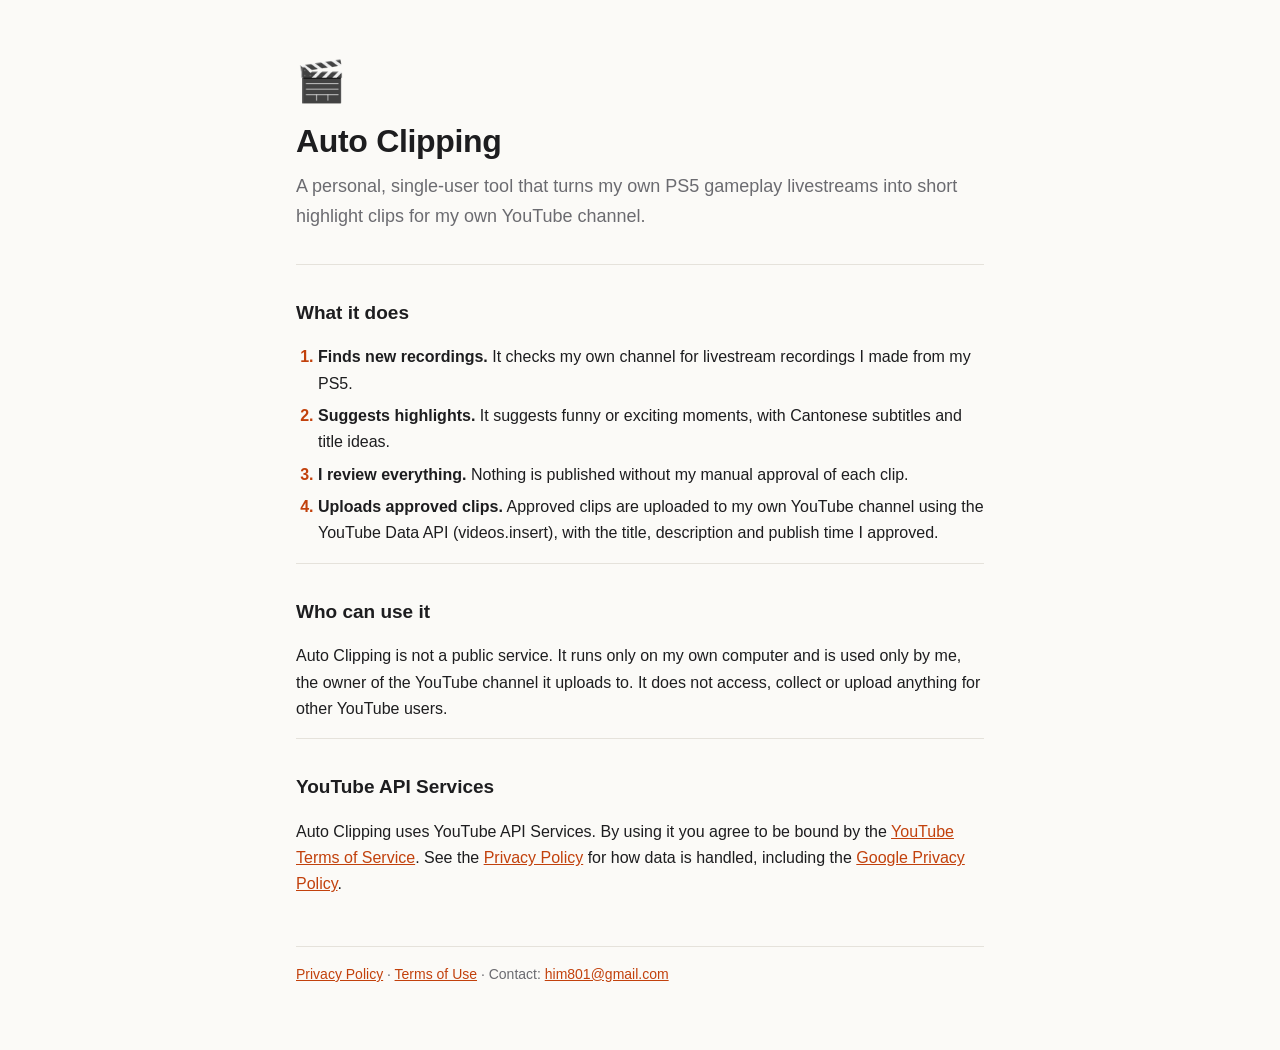
==== index.html @ d63df60d "Add files via upload" ====
<!doctype html>
<html lang="en">
<head>
<meta charset="utf-8">
<meta name="viewport" content="width=device-width, initial-scale=1">
<title>Auto Clipping</title>
<meta name="description" content="Auto Clipping is a personal tool that turns the owner's own PS5 gameplay livestreams into short highlight clips for their own YouTube channel.">
<link rel="stylesheet" href="style.css">
</head>
<body>
<main>
  <header>
    <div class="mark">🎬</div>
    <h1>Auto Clipping</h1>
    <p class="lede">A personal, single-user tool that turns my own PS5 gameplay livestreams into short highlight clips for my own YouTube channel.</p>
  </header>

  <section>
    <h2>What it does</h2>
    <ol class="steps">
      <li><b>Finds new recordings.</b> It checks my own channel for livestream recordings I made from my PS5.</li>
      <li><b>Suggests highlights.</b> It suggests funny or exciting moments, with Cantonese subtitles and title ideas.</li>
      <li><b>I review everything.</b> Nothing is published without my manual approval of each clip.</li>
      <li><b>Uploads approved clips.</b> Approved clips are uploaded to my own YouTube channel using the YouTube Data API (videos.insert), with the title, description and publish time I approved.</li>
    </ol>
  </section>

  <section>
    <h2>Who can use it</h2>
    <p>Auto Clipping is not a public service. It runs only on my own computer and is used only by me, the owner of the YouTube channel it uploads to. It does not access, collect or upload anything for other YouTube users.</p>
  </section>

  <section>
    <h2>YouTube API Services</h2>
    <p>Auto Clipping uses YouTube API Services. By using it you agree to be bound by the <a href="https://www.youtube.com/t/terms">YouTube Terms of Service</a>. See the <a href="privacy.html">Privacy Policy</a> for how data is handled, including the <a href="http://www.google.com/policies/privacy">Google Privacy Policy</a>.</p>
  </section>

  <footer>
    <a href="privacy.html">Privacy Policy</a> · <a href="terms.html">Terms of Use</a> · Contact: <a href="mailto:him801@gmail.com">him801@gmail.com</a>
  </footer>
</main>
</body>
</html>
---- style.css ----
:root {
  --bg: #fbfaf7; --ink: #1d1d1f; --mute: #6b6b70; --line: #e5e2db; --accent: #c2410c; --card: #ffffff;
}
@media (prefers-color-scheme: dark) {
  :root:not([data-theme="light"]) {
    --bg: #131315; --ink: #ededf0; --mute: #9b9ba3; --line: #2b2b30; --accent: #fb8c4b; --card: #1b1b1e;
  }
}
:root[data-theme="dark"] {
  --bg: #131315; --ink: #ededf0; --mute: #9b9ba3; --line: #2b2b30; --accent: #fb8c4b; --card: #1b1b1e;
}
* { box-sizing: border-box; }
body { margin: 0; background: var(--bg); color: var(--ink);
  font: 16px/1.65 -apple-system, BlinkMacSystemFont, "Segoe UI", Roboto, sans-serif; }
main { max-width: 720px; margin: 0 auto; padding: 48px 16px 64px; }
header { margin-bottom: 32px; }
.mark { font-size: 40px; }
h1 { font-size: 32px; line-height: 1.2; margin: 8px 0 12px; letter-spacing: -0.01em; }
h2 { font-size: 19px; margin: 32px 0 8px; }
.lede { font-size: 18px; color: var(--mute); margin: 0; }
.mute { color: var(--mute); }
a { color: var(--accent); }
code { background: var(--card); border: 1px solid var(--line); border-radius: 5px; padding: 1px 5px; font-size: 14px; }
ul, ol { padding-left: 22px; }
li { margin: 6px 0; }
.steps li::marker { color: var(--accent); font-weight: 700; }
section { border-top: 1px solid var(--line); }
.back { margin: 0 0 16px; font-size: 14px; }
footer { margin-top: 48px; padding-top: 16px; border-top: 1px solid var(--line); color: var(--mute); font-size: 14px; }
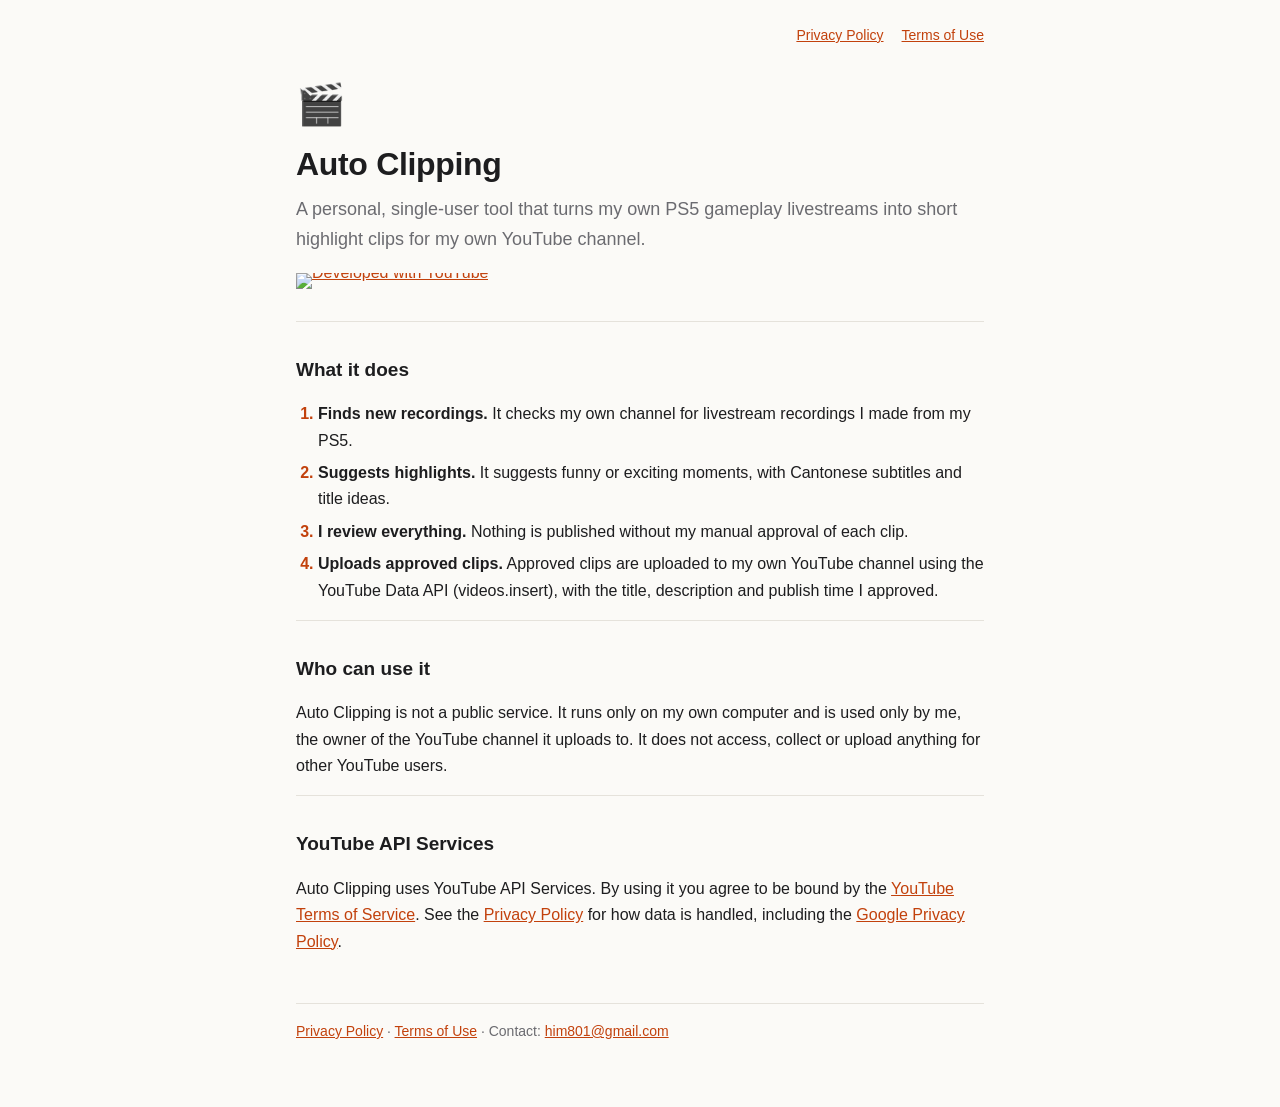
==== commit 44fbe918: "Add files via upload" ====
--- a/index.html
+++ b/index.html
@@ -9,10 +9,17 @@
 </head>
 <body>
 <main>
+  <nav class="topnav"><a href="privacy.html">Privacy Policy</a><a href="terms.html">Terms of Use</a></nav>
   <header>
     <div class="mark">🎬</div>
     <h1>Auto Clipping</h1>
     <p class="lede">A personal, single-user tool that turns my own PS5 gameplay livestreams into short highlight clips for my own YouTube channel.</p>
+    <a class="ytbadge" href="https://www.youtube.com/channel/UCG8ywGRcEyZ9tq5a8gWJEBQ" title="My YouTube channel, where approved clips are uploaded">
+      <picture>
+        <source srcset="developed-with-youtube-light.png" media="(prefers-color-scheme: dark)">
+        <img src="developed-with-youtube-dark.png" alt="Developed with YouTube" width="140" height="50">
+      </picture>
+    </a>
   </header>
 
   <section>
--- a/style.css
+++ b/style.css
@@ -26,4 +26,7 @@
 .steps li::marker { color: var(--accent); font-weight: 700; }
 section { border-top: 1px solid var(--line); }
 .back { margin: 0 0 16px; font-size: 14px; }
+.topnav { display: flex; justify-content: flex-end; gap: 18px; font-size: 14px; margin: -24px 0 24px; }
+.ytbadge { display: inline-block; margin-top: 18px; line-height: 0; }
+.ytbadge img { height: 50px; width: auto; }
 footer { margin-top: 48px; padding-top: 16px; border-top: 1px solid var(--line); color: var(--mute); font-size: 14px; }
